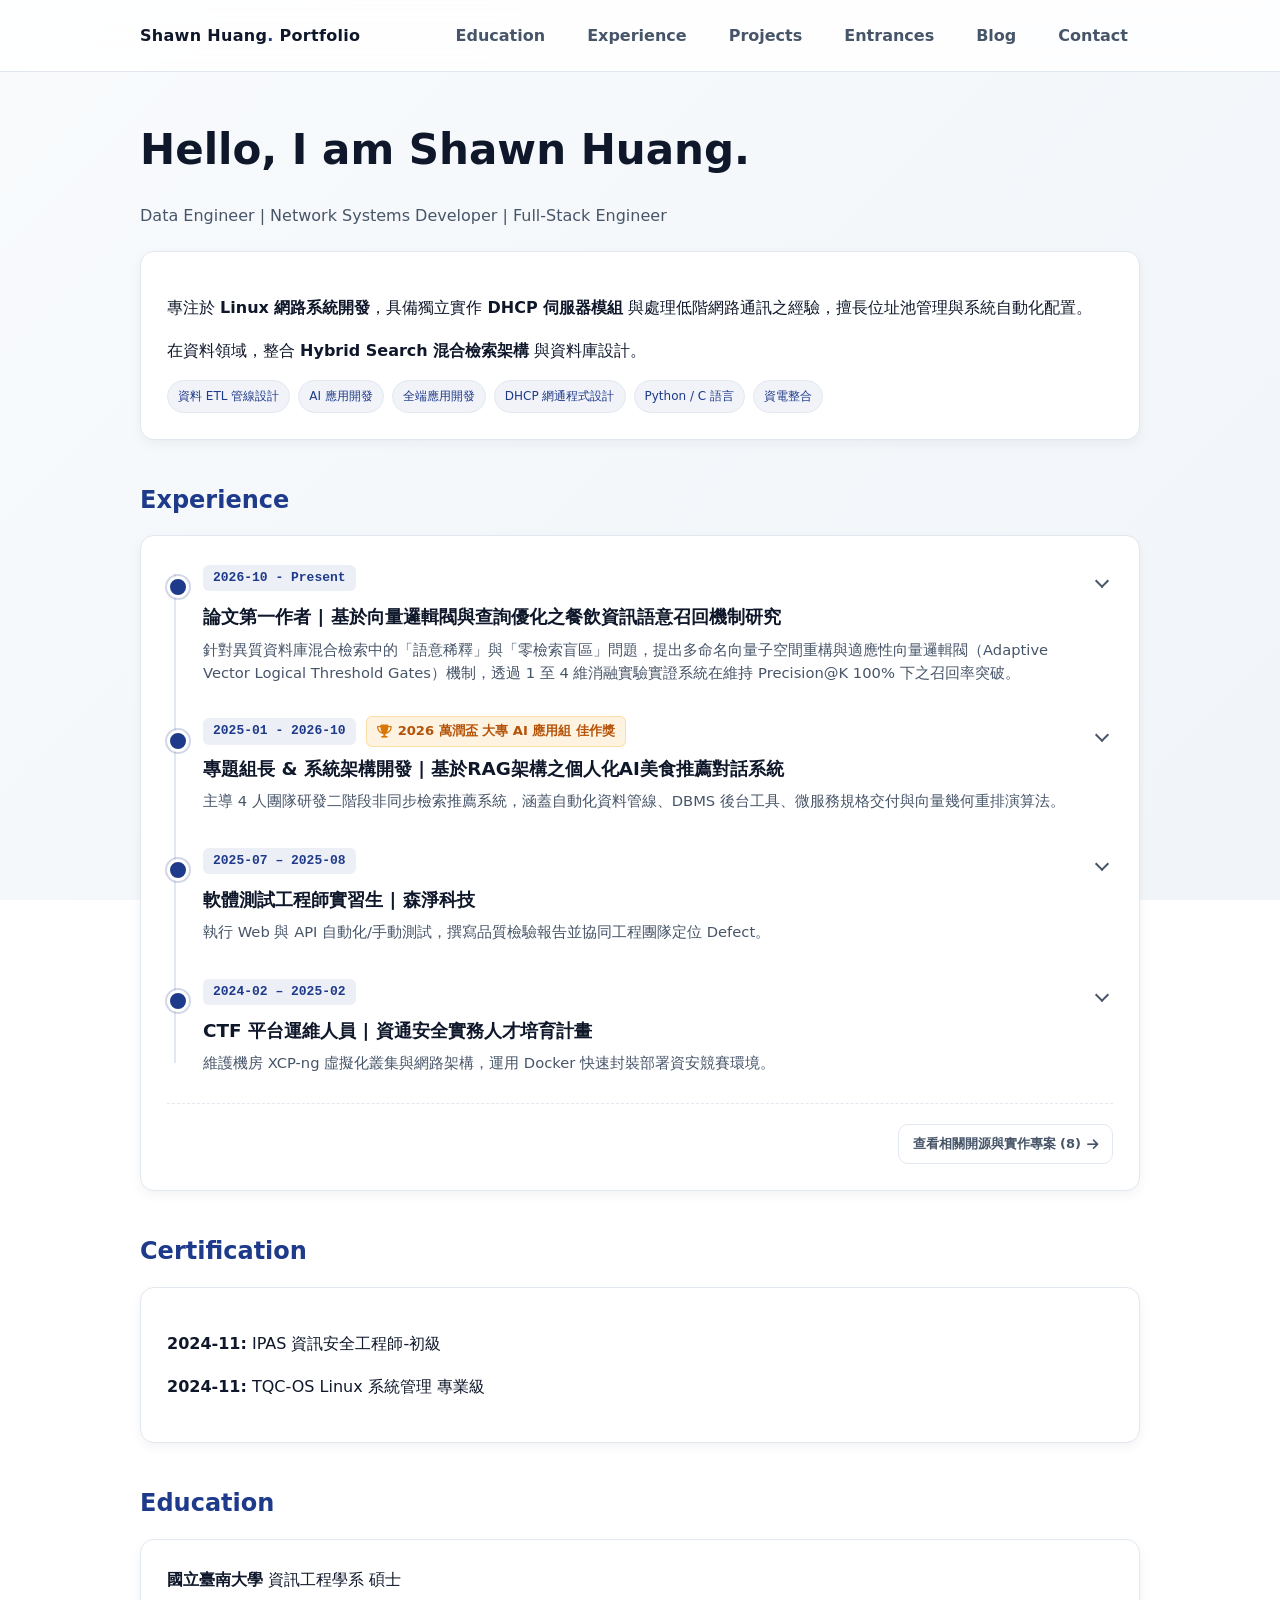
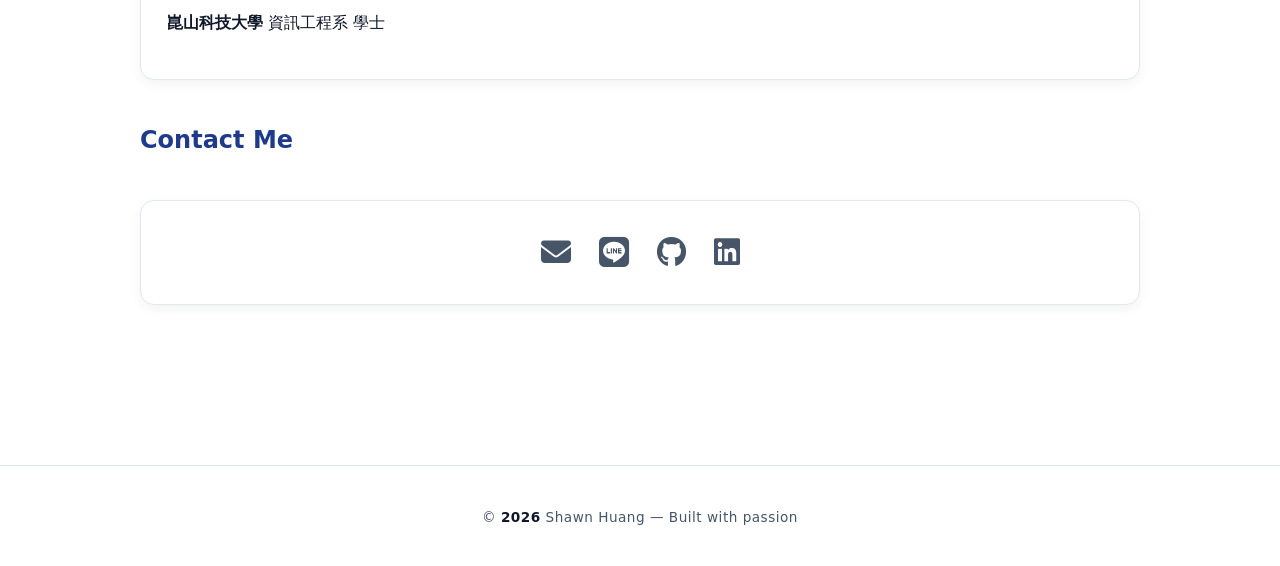
==== index.html @ 1e8d24bf "Update index.html" ====
<!doctype html>
<html lang="en">
<head>
  <meta charset="utf-8" />
  <meta name="viewport" content="width=device-width, initial-scale=1" />
  <title>Shawn Huang | Portfolio</title>
  <link rel="stylesheet" href="https://cdnjs.cloudflare.com/ajax/libs/font-awesome/6.5.0/css/all.min.css" />
  <link rel="stylesheet" href="style.css" />
</head>
<body>
  <header>
    <nav>
      <a class="brand" href="index.html">Shawn Huang<span class="dot">.</span> Portfolio</a>
      <div class="nav-links">
        <a href="#edu-heading">Education</a>
        <a href="#exp-heading">Experience</a>
        <a href="projects.html">Projects</a>
        <a href="entrances.html">Entrances</a>
        <a href="https://shawnhuang125.github.io/blog/" target="_blank">Blog</a>
        <a href="#contact-heading">Contact</a>
      </div>
    </nav>
  </header>

  <main>
    <section id="profile-heading">
      <h1>Hello, I am Shawn Huang.</h1>
      <p class="subtitle">Data Engineer | Network Systems Developer | Full-Stack Engineer</p>
      <div class="card">
        <p>
          專注於 <strong>Linux 網路系統開發</strong>，具備獨立實作 <strong>DHCP 伺服器模組</strong> 與處理低階網路通訊之經驗，擅長位址池管理與系統自動化配置。
        </p>
        <p>
          在資料領域，整合 <strong>Hybrid Search 混合檢索架構</strong> 與資料庫設計。
        </p>
        <div class="badges">
          <span class="badge">資料 ETL 管線設計</span>
          <span class="badge">AI 應用開發</span>
          <span class="badge">全端應用開發</span>
          <span class="badge">DHCP 網通程式設計</span>
          <span class="badge">Python / C 語言</span>
          <span class="badge">資電整合</span>
        </div>
      </div>
    </section>

    <section id="exp-heading">
      <h2>Experience</h2>
      <div class="card">
        <ul class="timeline">
          <li>
            <details class="exp-collapse">
              <summary class="exp-summary">
                <strong>2026-10 - Present</strong>
                <h3>論文第一作者 | 基於向量邏輯閥與查詢優化之餐飲資訊語意召回機制研究</h3>
                <p class="exp-brief">針對異質資料庫混合檢索中的「語意稀釋」與「零檢索盲區」問題，提出多命名向量子空間重構與適應性向量邏輯閥（Adaptive Vector Logical Threshold Gates）機制，透過 1 至 4 維消融實驗實證系統在維持 Precision@K 100% 下之召回率突破。</p>
              </summary>
              <ul class="detail-list">
                <li>▹ <strong>研究問題與架構重構 (Vector Space Refactoring)：</strong>
                  <ul>
                    <li>剖析傳統單一向量大雜燴架構（Baseline）在極端短詞與複合條件查詢下的 <strong>語意塌陷（Semantic Collapse）</strong> 與特徵互相稀釋問題。</li>
                    <li>將 <strong>Qdrant</strong> 向量集合重構為多命名向量子空間（Named Vectors），拆解為二維屬性欄位（菜系、食物類型、口味風格、設施與服務標籤）與一維全域通道，實現維度級別的特徵隔離。</li>
                  </ul>
                </li>
                <li>▹ <strong>端到端意圖解析與邏輯閥機制 (LLM Intent Parsing & Threshold Gates)：</strong>
                  <ul>
                    <li>採用微調後之 <strong>Qwen 2.5</strong> 模型實作端到端意圖辨識與槽位抽取（Slot Filling），將自然語言需求轉換為高維度結構化邏輯樹與 MCP Tool 動態權重參數。</li>
                    <li>依據 <strong>BGE-M3</strong> 嵌入模型之 Loss Score 特性，設計嚴格 <strong>適應性向量邏輯閥（Cosine Similarity &ge; 0.65）</strong> 作為硬邏輯閘，精準攔截 0.50～0.60 區間之跨領域背景雜訊（如不同菜系標籤交叉污染）。</li>
                  </ul>
                </li>
                <li>▹ <strong>混合檢索管線與實驗環境建置 (Hybrid RAG & Experimental Setup)：</strong>
                  <ul>
                    <li>整合 <strong>Python 3.12.8 (FastAPI / Uvicorn)</strong>、<strong>aiomysql</strong> 與 <strong>Docker-Compose</strong>，構建「先剛性過濾（地理半徑、集合交集營業時間）、後多路語意召回」之非同步微服務架構。</li>
                    <li>設計遞進式消融實驗（Ablation Study），涵蓋單一特徵極端短詞集（SC-01～SC-06）與 2 至 4 維複合邏輯約束集（TC-01～TC-06），以召回筆數（Candidate Hits）與餘弦相似度分數進行系統性量化評估。</li>
                  </ul>
                </li>
                <li>▹ <strong>實證成果與學術貢獻 (Empirical Results & Contributions)：</strong>
                  <ul>
                    <li><strong>語意相似度校正與盲區修復：</strong> 核心短詞最高餘弦相似度自 Baseline 的 0.60～0.70 提升至 <strong>0.82～0.88</strong>；成功修復零檢索癱瘓（如單詞「飯」自 0 筆提升至 156 筆、「麵」自 1 筆提升至 161 筆，2～4 維複合查詢亦穩定維持充足候選集）。</li>
                    <li><strong>高純淨度檢索保證：</strong> 在全數單維與多維測試項目中，單題準確率（<strong>Precision@K</strong>）均維持 <strong>100.0%</strong>，為異質資料庫多路召回與向量邏輯閘設定提供具體工程設計指引。</li>
                  </ul>
                </li>
              </ul>
            </details>
          </li>

          <li>
            <details class="exp-collapse">
              <summary class="exp-summary">
                <div style="display: flex; align-items: center; flex-wrap: wrap; gap: 10px; margin-bottom: 6px;">
                  <strong style="margin: 0;">2025-01 - 2026-10</strong>
                  <div class="award-tag">
                    <i class="fas fa-trophy" style="color: #d97706;"></i> 2026 萬潤盃 大專 AI 應用組 佳作獎
                  </div>
                </div>
                <h3>專題組長 & 系統架構開發 | 基於RAG架構之個人化AI美食推薦對話系統</h3>
                <p class="exp-brief">主導 4 人團隊研發二階段非同步檢索推薦系統，涵蓋自動化資料管線、DBMS 後台工具、微服務規格交付與向量幾何重排演算法。</p>
              </summary>
              <ul class="detail-list">
                <li>▹ <strong>團隊領導與協調 (Leadership)：</strong>
                  <ul>
                    <li>擔任專案組長領導 <strong>4</strong> 人開發團隊。</li>
                    <li>透過 Google Sheets 進行開發規格文件制定格式與撰寫，專題開發會議管理，開發職責管理。</li>
                    <li>透過 Github與Git 進行發行版本控管。</li>
                  </ul>
                </li>
                <li>▹ <strong>經費與空間爭取 (Acquisition)：</strong>
                  <ul>
                    <li>代表團隊與指導教授商榷並成功獲取實驗室獨立研究空間。</li>
                    <li>獲取兩張 <strong>RTX 4060 Ti 16GB</strong> 專業顯卡，共價值 <strong>32,000 $NT</strong> 之 AI 運算資源採購許可。</li>
                  </ul>
                </li>
                <li>▹ <strong>基礎設施與工作站運維 (Infrastructure)：</strong>
                  <ul>
                    <li>規劃並佈署實驗室本地網路環境 (Local Network)。</li>
                    <li>負責 <strong>AI 推論工作站</strong> 的硬體建置、軟體環境配置（如驅動與推論框架）與後續運維。</li>
                    <li>建置並提供 <strong>資料庫工作站</strong>，負責 RDBMS 與向量資料庫之儲存環境優化與維護。</li>
                  </ul>
                </li>
                <li>▹ <strong>資料管線建置 (Data Pipeline)：</strong>
                  <ul>
                    <li>利用 GCP API 實作自動化數據蒐集管線。</li>
                    <li>自主開發自動化管線，完整涵蓋店家資料之 <strong>新增 (Create)</strong>、<strong>刪除 (Delete)</strong>、<strong>編輯 (Edit)</strong> 與 <strong>即時更新 (Update)</strong>。</li>
                    <li>實作高效能資料清洗與格式標準化，確保資料庫內容之準確性與一致性。</li>
                  </ul>
                </li>
                <li>▹ <strong>內部平台與標記系統 (Internal Tooling & Platform)：</strong>
                  <ul>
                    <li>獨立研發 <strong>客製化資料庫管理後台 (DBMS Console)</strong>，整合批次指派、進度儀表板、GIS 地圖視覺化與 RBAC 權限管理模組。</li>
                    <li>開發專用 <strong>Python 桌面端標記輔助工具 (GUI App)</strong>，建立人機協同 (Human-in-the-loop) 標記流程，加速非結構化評論之語意屬性與特徵錄入。</li>
                    <li>制定標準化資料驗收與品管機制，成功驅動團隊高效率完成數千筆高精準度 Ground Truth 資料集入庫。</li>
                  </ul>
                </li>
                <li>▹ <strong>系統交付與架構白皮書 (System Delivery & Technical Documentation)：</strong>
                  <ul>
                    <li>主導統籌近 <strong>300 頁</strong> 之工業級《系統架構技術交付白皮書》（獲大專院校圖書館正式永久典藏）。</li>
                    <li><strong>完整架構拓撲與多子系統解耦：</strong> 系統化定義 Android 介面、中樞網關 (API Gateway)、智慧 Agent (MCP)、混合檢索與業務資料庫等 5 大子系統架構圖與端到端通訊協定規範。</li>
                    <li><strong>演算法工程與流程圖抽象化：</strong> 拒絕無效貼碼，將核心營業時間字串過濾、多維向量召回、狀態機與非同步兩階段預抓取等關鍵邏輯完整抽象為嚴密之模組流程圖。</li>
                    <li><strong>全生命週期規格落地：</strong> 詳載實體 RDBMS Schema、Qdrant 多維度向量 Payload、自定義標記日誌、Logic Tree 語法樹規約與邊緣工作站算力價購選型論證，建立高可維護性與可重現之企業級交付標準。</li>
                  </ul>
                </li>
                <li>▹ <strong>混合式檢索與重排系統架構 (Hybrid Search & RAG System)：</strong>
                  <ul>
                    <li><strong>二階段檢索管線架構 (Two-Stage Pipeline)：</strong>
                      以 Python 3.12 (FastAPI/ASGI) 與 Docker-Compose 構建高效非同步微服務；設計「先過濾後檢索 (Filtering then Retrieval)」架構，以 <strong>aiomysql</strong> 進行 RDBMS 剛性條件預篩選（時空距離、營業狀態、設施），大幅收斂檢索空間並提升 99% 以上之計算吞吐量。
                    </li>
                    <li><strong>多通路語意召回與多維向量解耦 (Multi-path Vector Retrieval)：</strong>
                      採用 <strong>BGE-M3</strong> 嵌入模型與 <strong>Qdrant</strong> 向量資料庫，將菜系、食物品類、口味與服務標籤拆解為獨立二維特徵向量陣列，杜絕單一字串查詢引起的注意力稀釋（Attention Dilution）與語意空間塌陷；導入靜態門檻（0.68）實施軟性局部屏蔽（Soft Masking），徹底過濾底噪語意污染。
                    </li>
                    <li><strong>非線性對數流形幾何精排演算法 (Geometric Aggregation Ranking)：</strong>
                      設計雙層門控分流（Dual-stage Gating），結合 Haversine 距離非線性倒數阻尼函數、Google 評分、評論人氣（對數縮放）與語意相似度；將多維特徵矩陣映射至對數流形（Log-space），以加權幾何聚合演算法（Weighted Geometric Mean）實現乘法相依排序，徹底根絕極端單項缺失店家的惡性墊檔。
                    </li>
                    <li><strong>高可用分頁與會話狀態快取 (Session & Caching Mechanism)：</strong>
                      架構全量候選池快取策略，整合 <strong>Redis</strong> 建立 `search_ssid` 分頁機制與診斷說明旗標（`is_fallback`、`ai_behavior_hint`），有效降低 80% 以上重複向量推論負載，提供下游 LLM 高信心度之上下文摘要與防幻覺指引。
                    </li>
                  </ul>
                </li>
              </ul>
            </details>
          </li>

          <li>
            <details class="exp-collapse">
              <summary class="exp-summary">
                <strong>2025-07 – 2025-08</strong>
                <h3>軟體測試工程師實習生 | 森淨科技</h3>
                <p class="exp-brief">執行 Web 與 API 自動化/手動測試，撰寫品質檢驗報告並協同工程團隊定位 Defect。</p>
              </summary>
              <ul class="detail-list">
                <li>▹ 執行 Web 功能測試與 API 測試 (Postman)。</li>
                <li>▹ 撰寫測試計畫與測試報告並協助開發團隊重現 Bug。</li>
              </ul>
            </details>
          </li>

          <li>
            <details class="exp-collapse">
              <summary class="exp-summary">
                <strong>2024-02 – 2025-02</strong>
                <h3>CTF 平台運維人員 | 資通安全實務人才培育計畫</h3>
                <p class="exp-brief">維護機房 XCP-ng 虛擬化叢集與網路架構，運用 Docker 快速封裝部署資安競賽環境。</p>
              </summary>
              <ul class="detail-list">
                <li>▹ <strong>虛擬化管理 (XCP-ng)：</strong>管理機房 VM 叢集，執行資源調度與備份。</li>
                <li>▹ <strong>基礎設施維運：</strong>負責機房伺服器硬體維護與網路設定。</li>
                <li>▹ <strong>容器化部署：</strong>結合 Docker 技術快速部署資安競賽題目。</li>
              </ul>
            </details>
          </li>
        </ul>

        <div style="margin-top: 28px; padding-top: 20px; border-top: 1px dashed var(--border); text-align: right;">
          <a href="projects.html" class="btn btn-outline">
            查看相關開源與實作專案 (8) <i class="fas fa-arrow-right"></i>
          </a>
        </div>
      </div>
    </section>

    <section id="cert-heading">
      <h2>Certification</h2>
      <div class="card">
        <p><strong>2024-11:</strong> IPAS 資訊安全工程師-初級</p>
        <p><strong>2024-11:</strong> TQC-OS Linux 系統管理 專業級</p>
      </div>
    </section>

    <section id="edu-heading">
      <h2>Education</h2>
      <div class="card">
        <p style="margin: 0 0 10px 0;"><strong>國立臺南大學</strong> 資訊工程學系 碩士</p>
        <p><strong>崑山科技大學</strong> 資訊工程系 學士</p>
      </div>
    </section>

    <section id="contact-heading">
      <h2>Contact Me</h2>
      <div class="card social">
        <a href="mailto:s0909799081@gmail.com"><i class="fas fa-envelope"></i></a>
        <a href="line-qrcode.html" title="Add me on LINE"><i class="fab fa-line"></i></a>
        <a href="https://github.com/shawnhuang125" target="_blank"><i class="fab fa-github"></i></a>
        <a href="https://www.linkedin.com/in/luchia-huang-a9ba88381/" target="_blank"><i class="fab fa-linkedin"></i></a>
      </div>
    </section>
  </main>

  <footer>
    <p class="footer-text">
      © <span id="year"></span> Shawn Huang — Built with passion
    </p>
  </footer>

  <script src="script.js"></script>
</body>
</html>
---- style.css ----
/* ===== Design Tokens (沉穩海軍深藍主題) ===== */
:root {
  --bg: #f8fafc;          /* 柔和霧面白底 */
  --fg: #0f172a;          /* 深 Slate 灰黑，對比清晰 */
  --muted: #475569;       /* 內文與次要說明文字灰 */
  --card: #ffffff;        /* 純白卡片背景 */
  --border: #e2e8f0;      /* 柔和淺灰邊框 */
  --shadow: 0 4px 12px rgba(15, 23, 42, 0.05); /* 自然柔光陰影 */
  --primary: #1e3a8a;     /* 經典海軍深藍 (Navy Deep Blue) */
  --primary-hover: #172554;/* 更深一層的沉穩深藍 (Hover 專用) */
  --primary-light: #2563eb;/* 互動細微點綴藍 */
  --ring: 0 0 0 3px rgba(30, 58, 138, 0.18);
  --radius: 14px;
  --grad-1: linear-gradient(135deg, #f8fafc 0%, #f1f5f9 100%);
}

/* ===== Base ===== */
* { box-sizing: border-box; }
html { scroll-behavior: smooth; }
body {
  min-height: 100vh; /* 改用 min-height，讓 body 隨內容無限延伸，sticky 才不會在一個螢幕高度後失效 */
  margin: 0;
  font: 16px/1.7 ui-sans-serif, system-ui, -apple-system, "Segoe UI", Roboto, Arial, "Noto Sans", "PingFang TC", "Microsoft JhengHei", sans-serif;
  color: var(--fg);
  background: var(--grad-1) fixed;
}
a { color: inherit; text-decoration: none; }

/* ===== Header / Nav ===== */
header {
  position: sticky; top: 0; z-index: 20;
  backdrop-filter: saturate(180%) blur(12px);
  -webkit-backdrop-filter: saturate(180%) blur(12px);
  background: rgba(255, 255, 255, 0.85);
  border-bottom: 1px solid var(--border);
}
nav {
  max-width: 1040px; margin: 0 auto; padding: 14px 20px;
  display: flex; align-items: center; justify-content: space-between; gap: 12px;
}
.brand {
  display: inline-block; font-weight: 800; letter-spacing: .3px; color: var(--fg);
  transition: transform .25s ease, text-shadow .25s ease;
}
.brand .dot { color: var(--primary); }
.brand:hover { transform: translateY(-1px); color: var(--primary); }
.nav-links { display: flex; gap: 18px; align-items: center; }
.nav-links a {
  padding: 8px 12px; border-radius: 10px; transition: all .25s ease;
  color: var(--muted); font-weight: 600;
}
.nav-links a:hover { color: var(--primary); background: rgba(30, 58, 138, 0.08); transform: translateY(-2px); }

/* ===== Layout & Sections ===== */
main { max-width: 1040px; margin: 42px auto; padding: 0 20px 60px; }
section { margin: 40px 0; }
h1 { font-size: clamp(28px, 4vw, 42px); margin: 0 0 6px; color: var(--fg); }
h2 { color: var(--primary); margin-bottom: 15px; }
.subtitle { color: var(--muted); margin-bottom: 22px; }

/* ===== Cards (互動式白底卡片) ===== */
.card {
  background: var(--card); border: 1px solid var(--border); border-radius: var(--radius);
  box-shadow: var(--shadow); padding: 26px; transition: all 0.3s ease;
}
.card:hover { 
  transform: translateY(-2px); 
  border-color: rgba(30, 58, 138, 0.3); 
  box-shadow: 0 12px 28px rgba(15, 23, 42, 0.06); 
}

/* ===== Timeline ===== */
.timeline { list-style: none; padding: 0; margin: 0; position: relative; }
.timeline::before { 
  content: ''; position: absolute; left: 7px; top: 12px; bottom: 12px; width: 2px; 
  background: var(--border); 
}
.timeline > li { position: relative; padding-left: 36px; margin-bottom: 32px; }
.timeline > li:last-child { margin-bottom: 0; }
.timeline > li::before { 
  content: ''; position: absolute; left: 0; top: 14px; width: 16px; height: 16px; 
  border-radius: 50%; background: var(--primary); border: 3px solid var(--card); z-index: 1;
  box-shadow: 0 0 0 2px rgba(30, 58, 138, 0.2);
}

/* ===== Experience Collapsible (<details> & <summary>) ===== */
.exp-collapse {
  background: transparent;
  border-radius: 10px;
  transition: all 0.25s ease;
}

/* 點擊標題區塊 */
.exp-summary {
  cursor: pointer;
  list-style: none;
  position: relative;
  user-select: none;
  padding-right: 32px;
  outline: none;
}
.exp-summary::-webkit-details-marker { display: none; }
.exp-summary::marker { display: none; }

/* 日期 Badge */
.exp-summary strong {
  display: inline-block;
  color: var(--primary);
  font-family: monospace;
  font-size: 13px;
  margin-bottom: 6px;
  padding: 2px 10px;
  background: rgba(30, 58, 138, 0.08);
  border-radius: 6px;
  font-weight: 700;
}

/* 職稱與公司標題 */
.exp-summary h3 {
  margin: 4px 0 6px 0;
  font-size: 1.15rem;
  color: var(--fg);
  transition: color 0.2s ease;
}
.exp-summary:hover h3 {
  color: var(--primary);
}

/* 榮譽/獲獎標籤 */
.award-tag {
  display: inline-flex;
  align-items: center;
  gap: 6px;
  margin: 0; /* 改為 0，與時間戳並排時高度才會完全齊平 */
  padding: 3px 10px;
  font-size: 0.82rem;
  font-weight: 700;
  color: #b45309;
  background: rgba(245, 158, 11, 0.12);
  border: 1px solid rgba(245, 158, 11, 0.25);
  border-radius: 6px;
}

/* 簡短概述文字 */
.exp-brief {
  margin: 4px 0 0 0;
  font-size: 0.92rem;
  color: var(--muted);
  line-height: 1.55;
}

/* 質感展開箭頭 (Chevron) */
.exp-summary::after {
  content: '';
  position: absolute;
  right: 6px;
  top: 14px;
  width: 8px;
  height: 8px;
  border-right: 2px solid var(--muted);
  border-bottom: 2px solid var(--muted);
  transform: rotate(45deg);
  transition: transform 0.25s ease, border-color 0.2s ease;
}
.exp-summary:hover::after {
  border-color: var(--primary);
}
details.exp-collapse[open] > .exp-summary::after {
  transform: rotate(-135deg);
  top: 18px;
  border-color: var(--primary);
}

/* 經歷詳細清單展開容器 */
.detail-list {
  list-style: none;
  padding: 16px 0 0 4px;
  margin: 12px 0 0 0;
  border-top: 1px dashed var(--border);
}

/* 展開動畫 */
details.exp-collapse[open] .detail-list {
  animation: expFadeIn 0.3s cubic-bezier(0.16, 1, 0.3, 1);
}

@keyframes expFadeIn {
  from { opacity: 0; transform: translateY(-6px); }
  to { opacity: 1; transform: translateY(0); }
}

/* 詳細內容清單項目 */
.detail-list > li {
  font-size: 0.95rem;
  color: var(--muted);
  margin-bottom: 16px;
  line-height: 1.65;
}
.detail-list > li:last-child {
  margin-bottom: 4px;
}
.detail-list strong {
  color: var(--fg);
}

/* 子清單（巢狀 <ul>）美化 */
.detail-list ul {
  list-style: disc;
  margin: 6px 0 0 20px;
  padding: 0;
}
.detail-list ul li {
  font-size: 0.92rem;
  color: var(--muted);
  margin-bottom: 6px;
  line-height: 1.6;
}

/* ===== Projects Grid ===== */
.projects-grid {
  display: grid;
  grid-template-columns: repeat(2, minmax(0, 1fr)); 
  gap: 24px;
  width: 100%; 
  margin: 0 auto;
}
.project-card {
  width: 100% !important; 
  height: 250px !important;  
  display: flex;
  flex-direction: column;
  justify-content: space-between;
  background: var(--card);
  border: 1px solid var(--border);
  border-radius: var(--radius);
  padding: 24px;
  transition: all 0.3s ease;
  box-sizing: border-box;
}
@media (max-width: 768px) {
  .projects-grid { grid-template-columns: 1fr; }
}
.project-card:hover { 
  border-color: rgba(30, 58, 138, 0.4); 
  border-top-color: var(--primary); 
  box-shadow: 0 16px 30px rgba(30, 58, 138, 0.08);
}
.project-card h3 { 
  margin: 0 0 10px 0; 
  color: var(--fg); 
  font-size: 1.3rem; 
}
.project-card:hover h3 { color: var(--primary); }
.project-card .meta-text { 
  font-family: monospace; 
  font-size: 13px; color: var(--primary); 
  margin-bottom: 12px; opacity: 0.9; 
}
.project-card .description {
  flex-grow: 1;
  overflow: hidden;
  text-overflow: ellipsis;
  color: var(--muted);
}

/* ===== Pagination Controls ===== */
.pagination-controls {
  display: flex;
  align-items: center;
  justify-content: center;
  gap: 20px;
  margin-top: 32px;
}
.pag-btn {
  background: var(--card); border: 1px solid var(--border); color: var(--primary);
  width: 44px; height: 44px; border-radius: 50%; cursor: pointer;
  display: flex; align-items: center; justify-content: center; transition: all 0.25s ease;
  box-shadow: var(--shadow);
}
.pag-btn:hover { background: var(--primary); color: #ffffff; border-color: var(--primary); transform: scale(1.1); }
#page-number { font-family: monospace; font-weight: bold; min-width: 80px; text-align: center; color: var(--muted); }

/* ===== Components ===== */
.badges { display: flex; gap: 8px; flex-wrap: wrap; margin-top: 12px; }
.badge { 
  padding: 5px 10px; border-radius: 999px; font-size: 12px; border: 1px solid var(--border); 
  color: var(--primary); background: rgba(30, 58, 138, 0.06); cursor: pointer; transition: all 0.3s;
  font-weight: 500;
}
.badge:hover { background: var(--primary); color: #ffffff; border-color: transparent; transform: translateY(-2px); }

.project-links {
  margin-top: auto;
  display: flex;
  gap: 10px;
  flex-wrap: wrap;
}
.btn {
  padding: 8px 14px;
  border-radius: 10px;
  font-weight: 600;
  font-size: 13px;
  transition: 0.3s;
  display: inline-flex;
  align-items: center;
  gap: 6px;
  white-space: nowrap;
}
.btn-primary {
  background: var(--primary);
  color: #ffffff;
  border: 1px solid var(--primary);
}
.btn-primary:hover { 
  background: var(--primary-hover); 
  border-color: var(--primary-hover); 
  transform: translateY(-2px); 
  box-shadow: 0 4px 10px rgba(30, 58, 138, 0.25); 
}
.btn-outline {
  border: 1px solid var(--border);
  color: var(--muted);
  background: #ffffff;
}
.btn-outline:hover {
  border-color: var(--primary);
  color: var(--primary);
  background: rgba(30, 58, 138, 0.05);
  transform: translateY(-2px);
}

/* ===== Social / Contact ===== */
.social {
  display: flex;
  justify-content: center;
  gap: 28px;
  margin-top: 40px;
}
.social a {
  font-size: 30px;
  color: var(--muted);
  transition: all 0.25s ease;
}
.social a:hover {
  color: var(--primary);
  transform: scale(1.2);
}

/* ===== Footer ===== */
footer {
  text-align: center;
  padding: 40px 20px;
  border-top: 1px solid var(--border);
  margin-top: 60px;
  background: transparent;
}
.footer-text {
  color: var(--muted);
  font-size: 0.85rem;
  letter-spacing: 0.5px;
  margin: 0;
}
#year {
  font-weight: 600;
  color: var(--fg);
}

@keyframes fadeIn {
  from { opacity: 0; transform: translateY(8px); }
  to { opacity: 1; transform: translateY(0); }
}
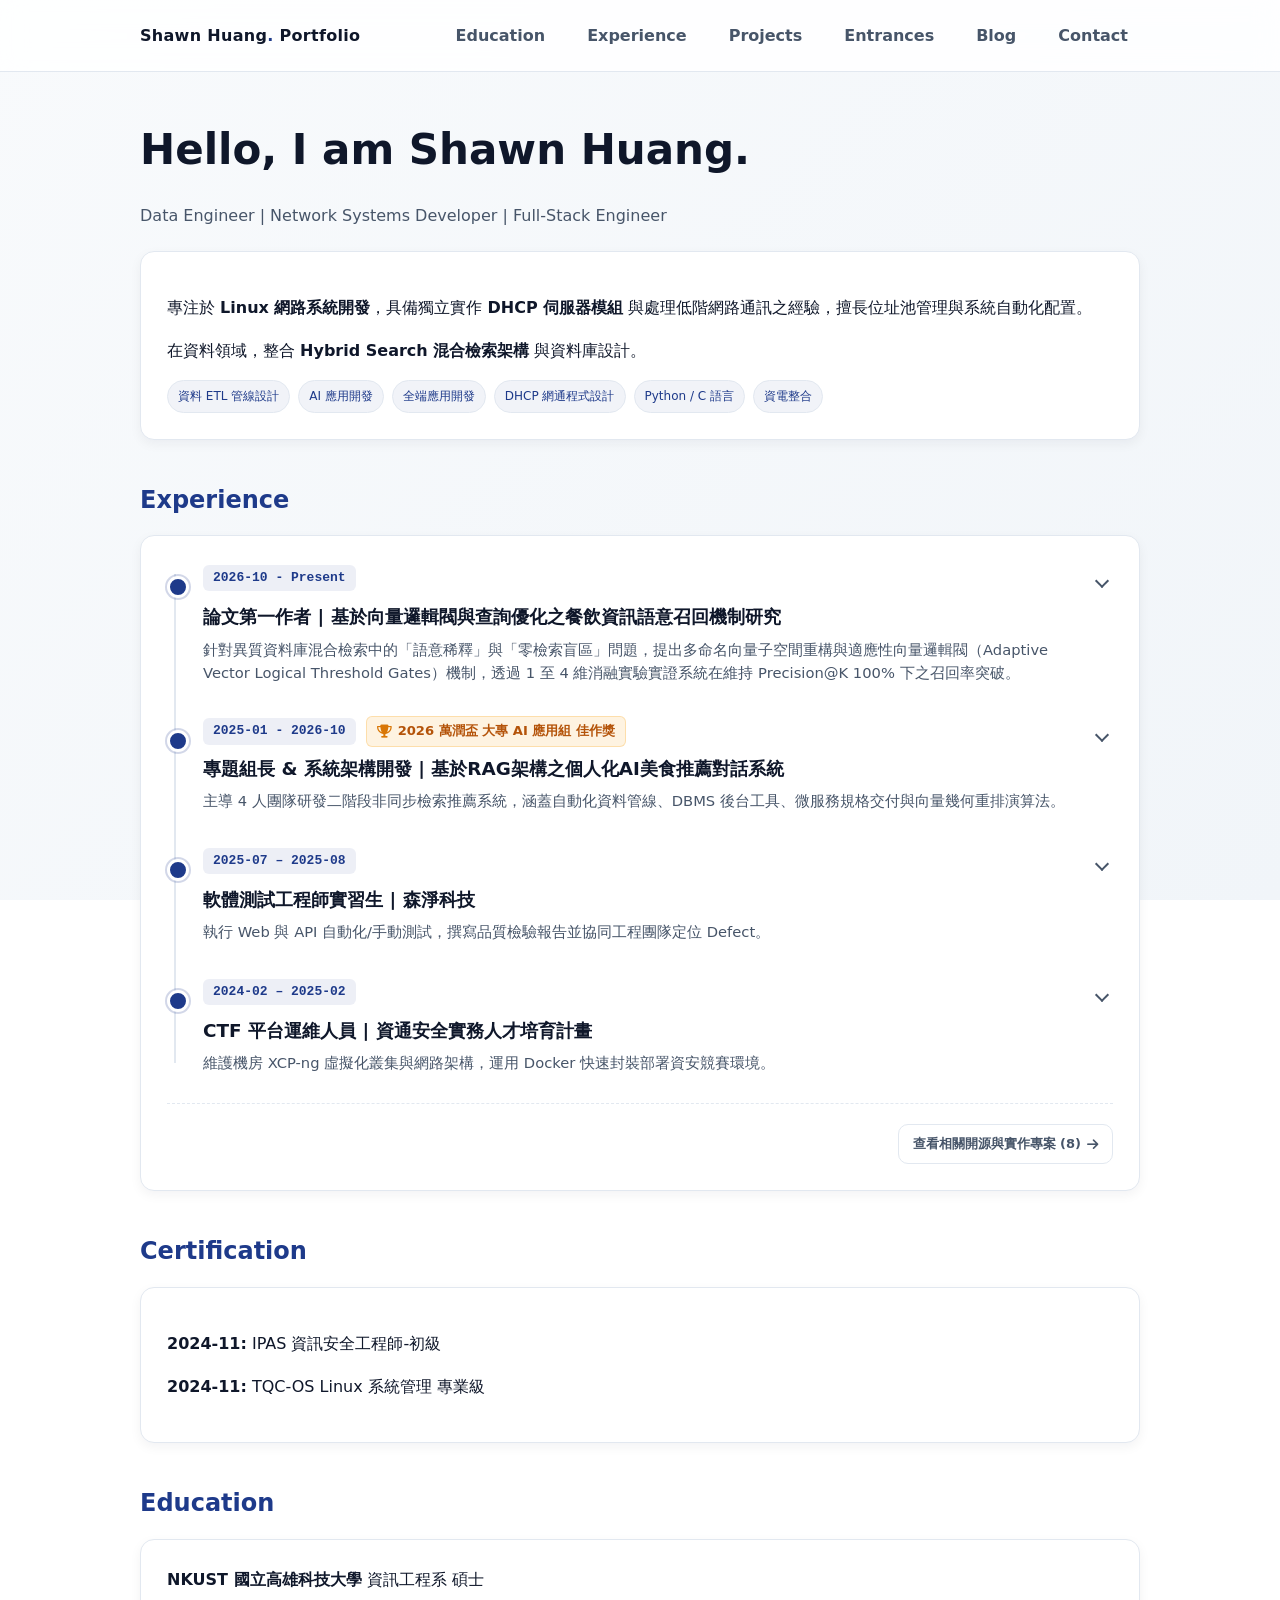
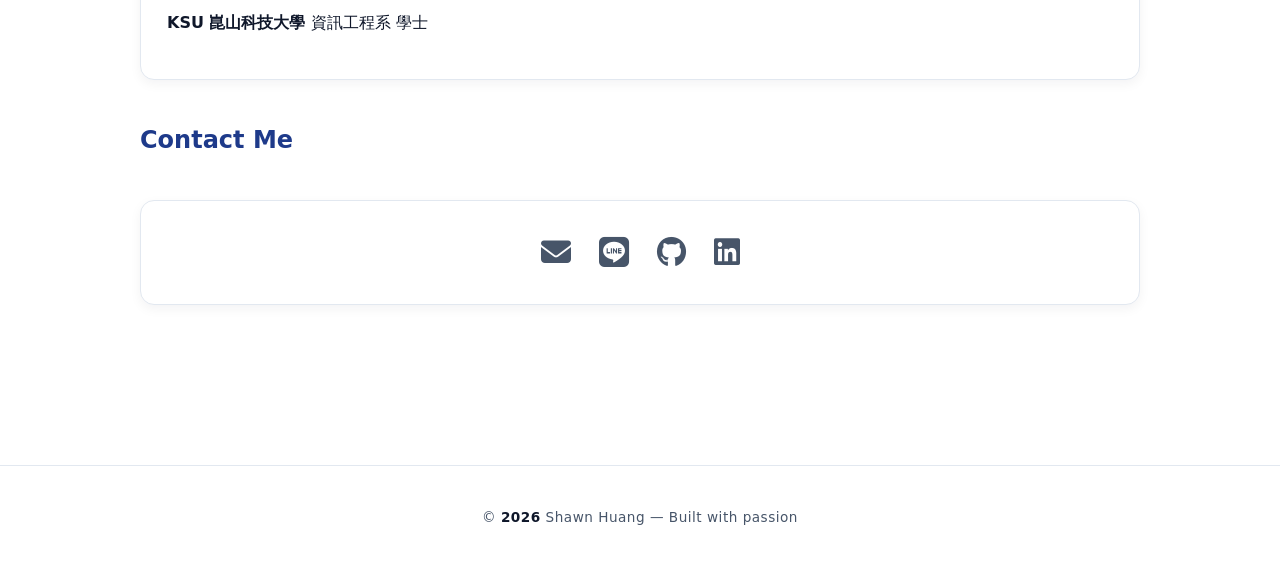
==== commit 64fefd33: "Update index.html" ====
--- a/index.html
+++ b/index.html
@@ -16,7 +16,7 @@
         <a href="#exp-heading">Experience</a>
         <a href="projects.html">Projects</a>
         <a href="entrances.html">Entrances</a>
-        <a href="https://shawnhuang125.github.io/blog/" target="_blank">Blog</a>
+        <a href="https://blog.shawnhuanglab.com/" target="_blank">Blog</a>
         <a href="#contact-heading">Contact</a>
       </div>
     </nav>
@@ -208,8 +208,8 @@
     <section id="edu-heading">
       <h2>Education</h2>
       <div class="card">
-        <p style="margin: 0 0 10px 0;"><strong>國立臺南大學</strong> 資訊工程學系 碩士</p>
-        <p><strong>崑山科技大學</strong> 資訊工程系 學士</p>
+        <p style="margin: 0 0 10px 0;"><strong>NKUST 國立高雄科技大學</strong> 資訊工程系 碩士</p>
+        <p><strong>KSU 崑山科技大學</strong> 資訊工程系 學士</p>
       </div>
     </section>
 
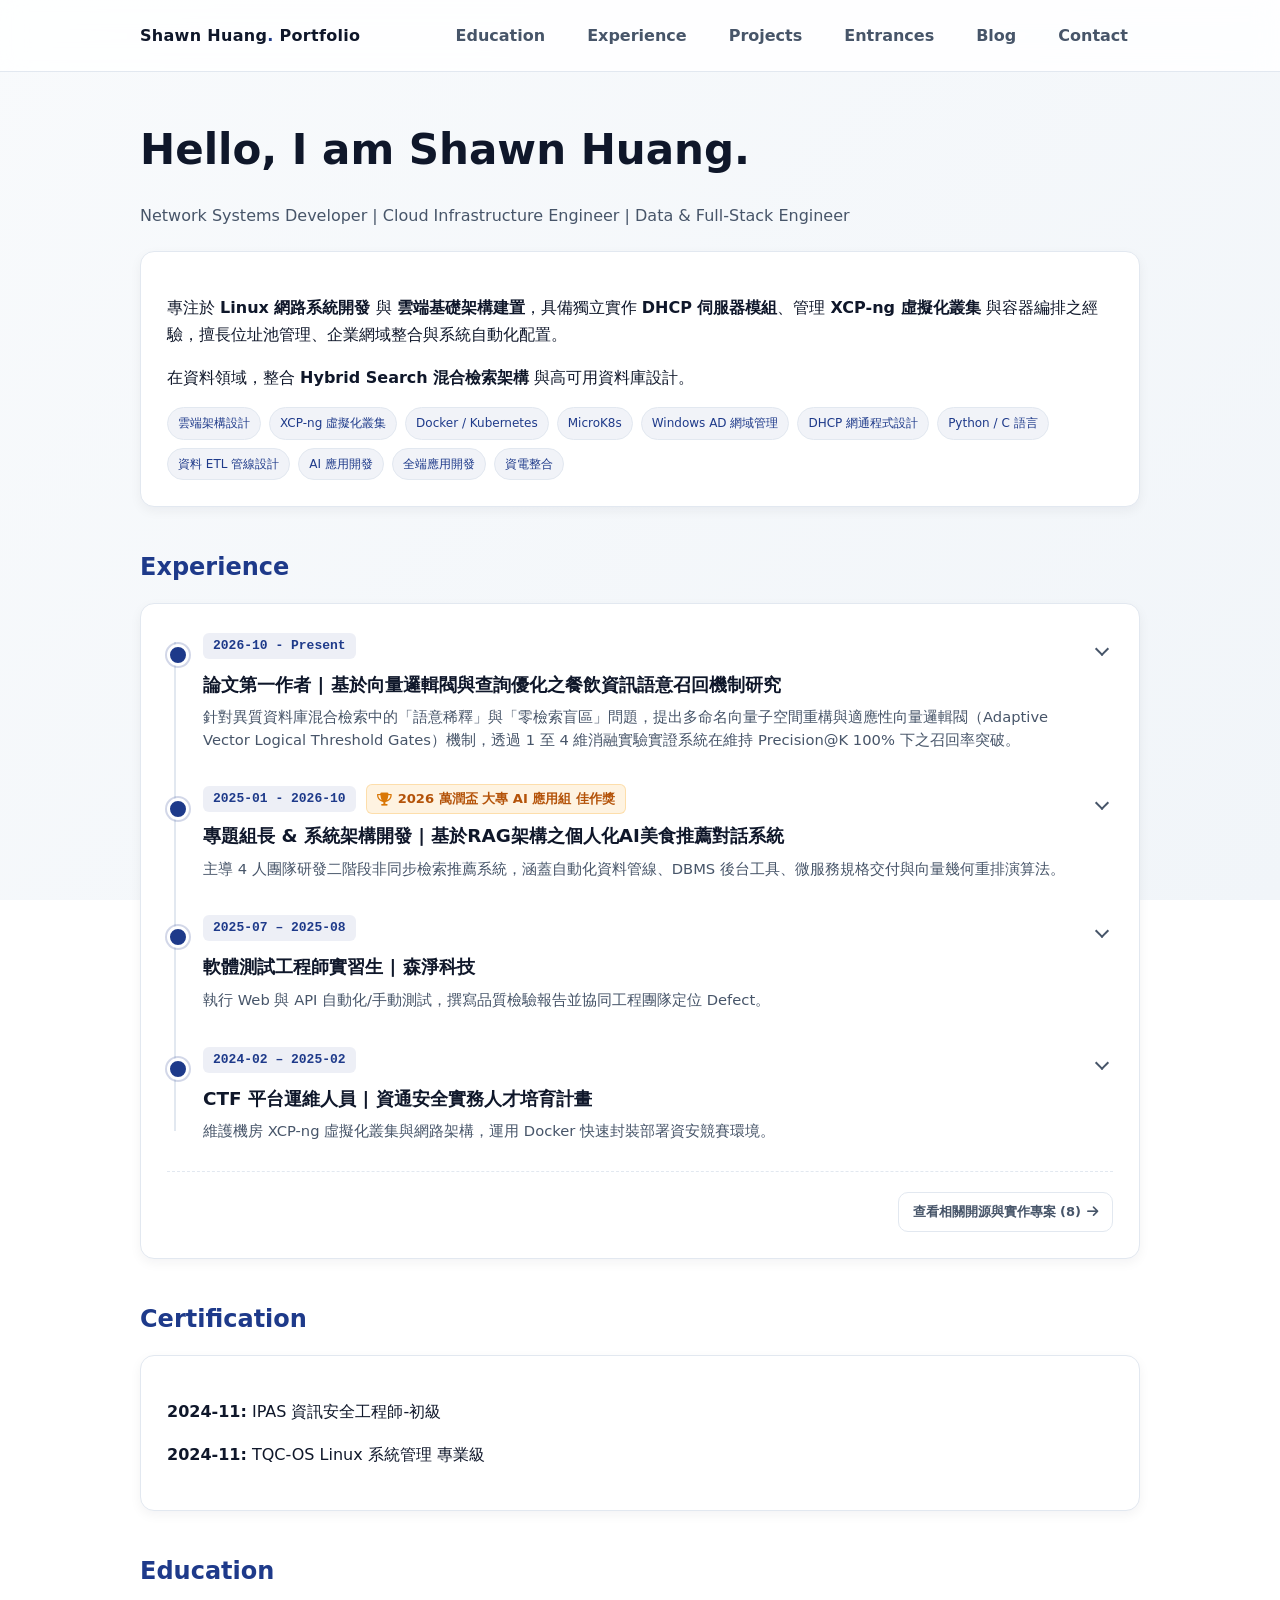
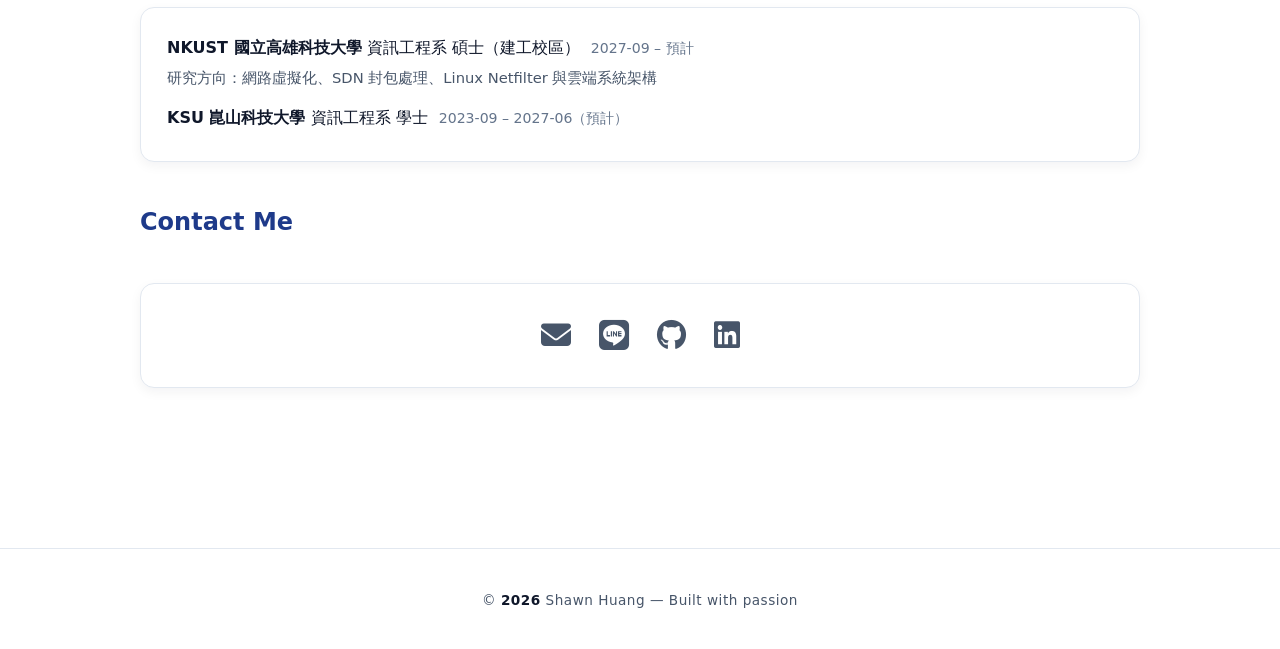
==== commit 8cd45843: "Update index.html" ====
--- a/index.html
+++ b/index.html
@@ -25,20 +25,25 @@
   <main>
     <section id="profile-heading">
       <h1>Hello, I am Shawn Huang.</h1>
-      <p class="subtitle">Data Engineer | Network Systems Developer | Full-Stack Engineer</p>
+      <p class="subtitle">Network Systems Developer | Cloud Infrastructure Engineer | Data &amp; Full-Stack Engineer</p>
       <div class="card">
         <p>
-          專注於 <strong>Linux 網路系統開發</strong>，具備獨立實作 <strong>DHCP 伺服器模組</strong> 與處理低階網路通訊之經驗，擅長位址池管理與系統自動化配置。
+          專注於 <strong>Linux 網路系統開發</strong> 與 <strong>雲端基礎架構建置</strong>，具備獨立實作 <strong>DHCP 伺服器模組</strong>、管理 <strong>XCP-ng 虛擬化叢集</strong> 與容器編排之經驗，擅長位址池管理、企業網域整合與系統自動化配置。
         </p>
         <p>
-          在資料領域，整合 <strong>Hybrid Search 混合檢索架構</strong> 與資料庫設計。
+          在資料領域，整合 <strong>Hybrid Search 混合檢索架構</strong> 與高可用資料庫設計。
         </p>
         <div class="badges">
+          <span class="badge">雲端架構設計</span>
+          <span class="badge">XCP-ng 虛擬化叢集</span>
+          <span class="badge">Docker / Kubernetes</span>
+          <span class="badge">MicroK8s</span>
+          <span class="badge">Windows AD 網域管理</span>
+          <span class="badge">DHCP 網通程式設計</span>
+          <span class="badge">Python / C 語言</span>
           <span class="badge">資料 ETL 管線設計</span>
           <span class="badge">AI 應用開發</span>
           <span class="badge">全端應用開發</span>
-          <span class="badge">DHCP 網通程式設計</span>
-          <span class="badge">Python / C 語言</span>
           <span class="badge">資電整合</span>
         </div>
       </div>
@@ -62,19 +67,19 @@
                     <li>將 <strong>Qdrant</strong> 向量集合重構為多命名向量子空間（Named Vectors），拆解為二維屬性欄位（菜系、食物類型、口味風格、設施與服務標籤）與一維全域通道，實現維度級別的特徵隔離。</li>
                   </ul>
                 </li>
-                <li>▹ <strong>端到端意圖解析與邏輯閥機制 (LLM Intent Parsing & Threshold Gates)：</strong>
+                <li>▹ <strong>端到端意圖解析與邏輯閥機制 (LLM Intent Parsing &amp; Threshold Gates)：</strong>
                   <ul>
                     <li>採用微調後之 <strong>Qwen 2.5</strong> 模型實作端到端意圖辨識與槽位抽取（Slot Filling），將自然語言需求轉換為高維度結構化邏輯樹與 MCP Tool 動態權重參數。</li>
                     <li>依據 <strong>BGE-M3</strong> 嵌入模型之 Loss Score 特性，設計嚴格 <strong>適應性向量邏輯閥（Cosine Similarity &ge; 0.65）</strong> 作為硬邏輯閘，精準攔截 0.50～0.60 區間之跨領域背景雜訊（如不同菜系標籤交叉污染）。</li>
                   </ul>
                 </li>
-                <li>▹ <strong>混合檢索管線與實驗環境建置 (Hybrid RAG & Experimental Setup)：</strong>
+                <li>▹ <strong>混合檢索管線與實驗環境建置 (Hybrid RAG &amp; Experimental Setup)：</strong>
                   <ul>
                     <li>整合 <strong>Python 3.12.8 (FastAPI / Uvicorn)</strong>、<strong>aiomysql</strong> 與 <strong>Docker-Compose</strong>，構建「先剛性過濾（地理半徑、集合交集營業時間）、後多路語意召回」之非同步微服務架構。</li>
                     <li>設計遞進式消融實驗（Ablation Study），涵蓋單一特徵極端短詞集（SC-01～SC-06）與 2 至 4 維複合邏輯約束集（TC-01～TC-06），以召回筆數（Candidate Hits）與餘弦相似度分數進行系統性量化評估。</li>
                   </ul>
                 </li>
-                <li>▹ <strong>實證成果與學術貢獻 (Empirical Results & Contributions)：</strong>
+                <li>▹ <strong>實證成果與學術貢獻 (Empirical Results &amp; Contributions)：</strong>
                   <ul>
                     <li><strong>語意相似度校正與盲區修復：</strong> 核心短詞最高餘弦相似度自 Baseline 的 0.60～0.70 提升至 <strong>0.82～0.88</strong>；成功修復零檢索癱瘓（如單詞「飯」自 0 筆提升至 156 筆、「麵」自 1 筆提升至 161 筆，2～4 維複合查詢亦穩定維持充足候選集）。</li>
                     <li><strong>高純淨度檢索保證：</strong> 在全數單維與多維測試項目中，單題準確率（<strong>Precision@K</strong>）均維持 <strong>100.0%</strong>，為異質資料庫多路召回與向量邏輯閘設定提供具體工程設計指引。</li>
@@ -93,7 +98,7 @@
                     <i class="fas fa-trophy" style="color: #d97706;"></i> 2026 萬潤盃 大專 AI 應用組 佳作獎
                   </div>
                 </div>
-                <h3>專題組長 & 系統架構開發 | 基於RAG架構之個人化AI美食推薦對話系統</h3>
+                <h3>專題組長 &amp; 系統架構開發 | 基於RAG架構之個人化AI美食推薦對話系統</h3>
                 <p class="exp-brief">主導 4 人團隊研發二階段非同步檢索推薦系統，涵蓋自動化資料管線、DBMS 後台工具、微服務規格交付與向量幾何重排演算法。</p>
               </summary>
               <ul class="detail-list">
@@ -124,14 +129,14 @@
                     <li>實作高效能資料清洗與格式標準化，確保資料庫內容之準確性與一致性。</li>
                   </ul>
                 </li>
-                <li>▹ <strong>內部平台與標記系統 (Internal Tooling & Platform)：</strong>
+                <li>▹ <strong>內部平台與標記系統 (Internal Tooling &amp; Platform)：</strong>
                   <ul>
                     <li>獨立研發 <strong>客製化資料庫管理後台 (DBMS Console)</strong>，整合批次指派、進度儀表板、GIS 地圖視覺化與 RBAC 權限管理模組。</li>
                     <li>開發專用 <strong>Python 桌面端標記輔助工具 (GUI App)</strong>，建立人機協同 (Human-in-the-loop) 標記流程，加速非結構化評論之語意屬性與特徵錄入。</li>
                     <li>制定標準化資料驗收與品管機制，成功驅動團隊高效率完成數千筆高精準度 Ground Truth 資料集入庫。</li>
                   </ul>
                 </li>
-                <li>▹ <strong>系統交付與架構白皮書 (System Delivery & Technical Documentation)：</strong>
+                <li>▹ <strong>系統交付與架構白皮書 (System Delivery &amp; Technical Documentation)：</strong>
                   <ul>
                     <li>主導統籌近 <strong>300 頁</strong> 之工業級《系統架構技術交付白皮書》（獲大專院校圖書館正式永久典藏）。</li>
                     <li><strong>完整架構拓撲與多子系統解耦：</strong> 系統化定義 Android 介面、中樞網關 (API Gateway)、智慧 Agent (MCP)、混合檢索與業務資料庫等 5 大子系統架構圖與端到端通訊協定規範。</li>
@@ -139,7 +144,7 @@
                     <li><strong>全生命週期規格落地：</strong> 詳載實體 RDBMS Schema、Qdrant 多維度向量 Payload、自定義標記日誌、Logic Tree 語法樹規約與邊緣工作站算力價購選型論證，建立高可維護性與可重現之企業級交付標準。</li>
                   </ul>
                 </li>
-                <li>▹ <strong>混合式檢索與重排系統架構 (Hybrid Search & RAG System)：</strong>
+                <li>▹ <strong>混合式檢索與重排系統架構 (Hybrid Search &amp; RAG System)：</strong>
                   <ul>
                     <li><strong>二階段檢索管線架構 (Two-Stage Pipeline)：</strong>
                       以 Python 3.12 (FastAPI/ASGI) 與 Docker-Compose 構建高效非同步微服務；設計「先過濾後檢索 (Filtering then Retrieval)」架構，以 <strong>aiomysql</strong> 進行 RDBMS 剛性條件預篩選（時空距離、營業狀態、設施），大幅收斂檢索空間並提升 99% 以上之計算吞吐量。
@@ -150,7 +155,7 @@
                     <li><strong>非線性對數流形幾何精排演算法 (Geometric Aggregation Ranking)：</strong>
                       設計雙層門控分流（Dual-stage Gating），結合 Haversine 距離非線性倒數阻尼函數、Google 評分、評論人氣（對數縮放）與語意相似度；將多維特徵矩陣映射至對數流形（Log-space），以加權幾何聚合演算法（Weighted Geometric Mean）實現乘法相依排序，徹底根絕極端單項缺失店家的惡性墊檔。
                     </li>
-                    <li><strong>高可用分頁與會話狀態快取 (Session & Caching Mechanism)：</strong>
+                    <li><strong>高可用分頁與會話狀態快取 (Session &amp; Caching Mechanism)：</strong>
                       架構全量候選池快取策略，整合 <strong>Redis</strong> 建立 `search_ssid` 分頁機制與診斷說明旗標（`is_fallback`、`ai_behavior_hint`），有效降低 80% 以上重複向量推論負載，提供下游 LLM 高信心度之上下文摘要與防幻覺指引。
                     </li>
                   </ul>
@@ -208,8 +213,21 @@
     <section id="edu-heading">
       <h2>Education</h2>
       <div class="card">
-        <p style="margin: 0 0 10px 0;"><strong>NKUST 國立高雄科技大學</strong> 資訊工程系 碩士</p>
-        <p><strong>KSU 崑山科技大學</strong> 資訊工程系 學士</p>
+        <div style="margin-bottom: 14px;">
+          <p style="margin: 0 0 4px 0;">
+            <strong>NKUST 國立高雄科技大學</strong> 資訊工程系 碩士（建工校區）
+            <span style="font-size: 0.88em; color: #64748b; margin-left: 6px;">2027-09 – 預計</span>
+          </p>
+          <p style="margin: 0; font-size: 0.92em; color: #475569;">
+            研究方向：網路虛擬化、SDN 封包處理、Linux Netfilter 與雲端系統架構
+          </p>
+        </div>
+        <div>
+          <p style="margin: 0 0 4px 0;">
+            <strong>KSU 崑山科技大學</strong> 資訊工程系 學士
+            <span style="font-size: 0.88em; color: #64748b; margin-left: 6px;">2023-09 – 2027-06（預計）</span>
+          </p>
+        </div>
       </div>
     </section>
 
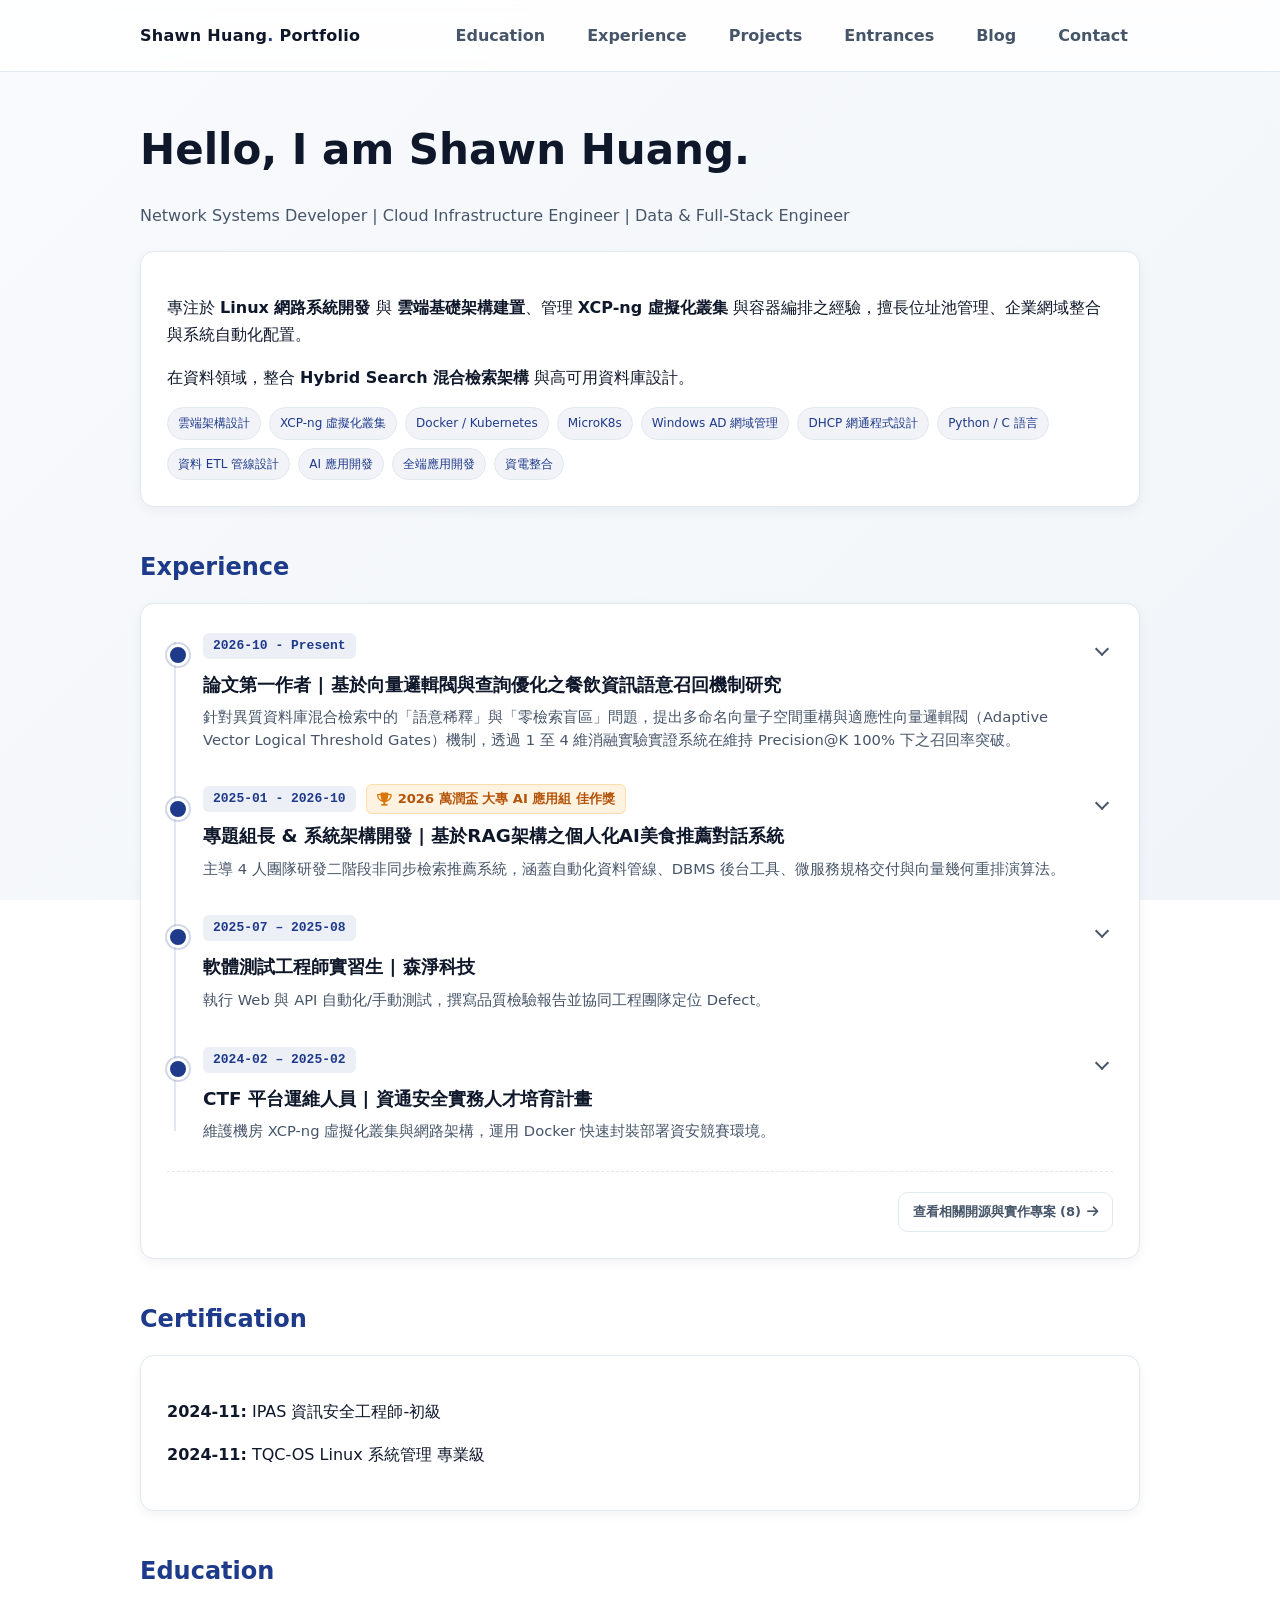
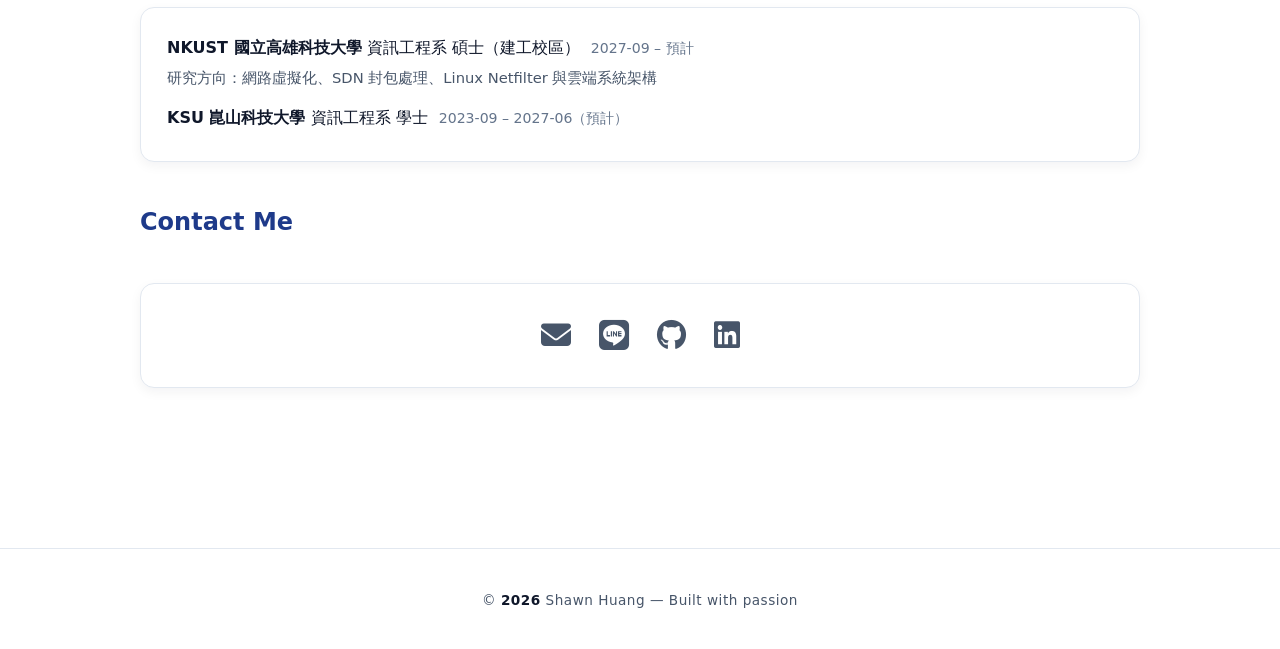
==== commit b788064d: "Fix duplicate content in index.html Removed duplicate text in the description paragraph." ====
--- a/index.html
+++ b/index.html
@@ -28,7 +28,7 @@
       <p class="subtitle">Network Systems Developer | Cloud Infrastructure Engineer | Data &amp; Full-Stack Engineer</p>
       <div class="card">
         <p>
-          專注於 <strong>Linux 網路系統開發</strong> 與 <strong>雲端基礎架構建置</strong>，具備獨立實作 <strong>DHCP 伺服器模組</strong>、管理 <strong>XCP-ng 虛擬化叢集</strong> 與容器編排之經驗，擅長位址池管理、企業網域整合與系統自動化配置。
+          專注於 <strong>Linux 網路系統開發</strong> 與 <strong>雲端基礎架構建置</strong>、管理 <strong>XCP-ng 虛擬化叢集</strong> 與容器編排之經驗，擅長位址池管理、企業網域整合與系統自動化配置。
         </p>
         <p>
           在資料領域，整合 <strong>Hybrid Search 混合檢索架構</strong> 與高可用資料庫設計。
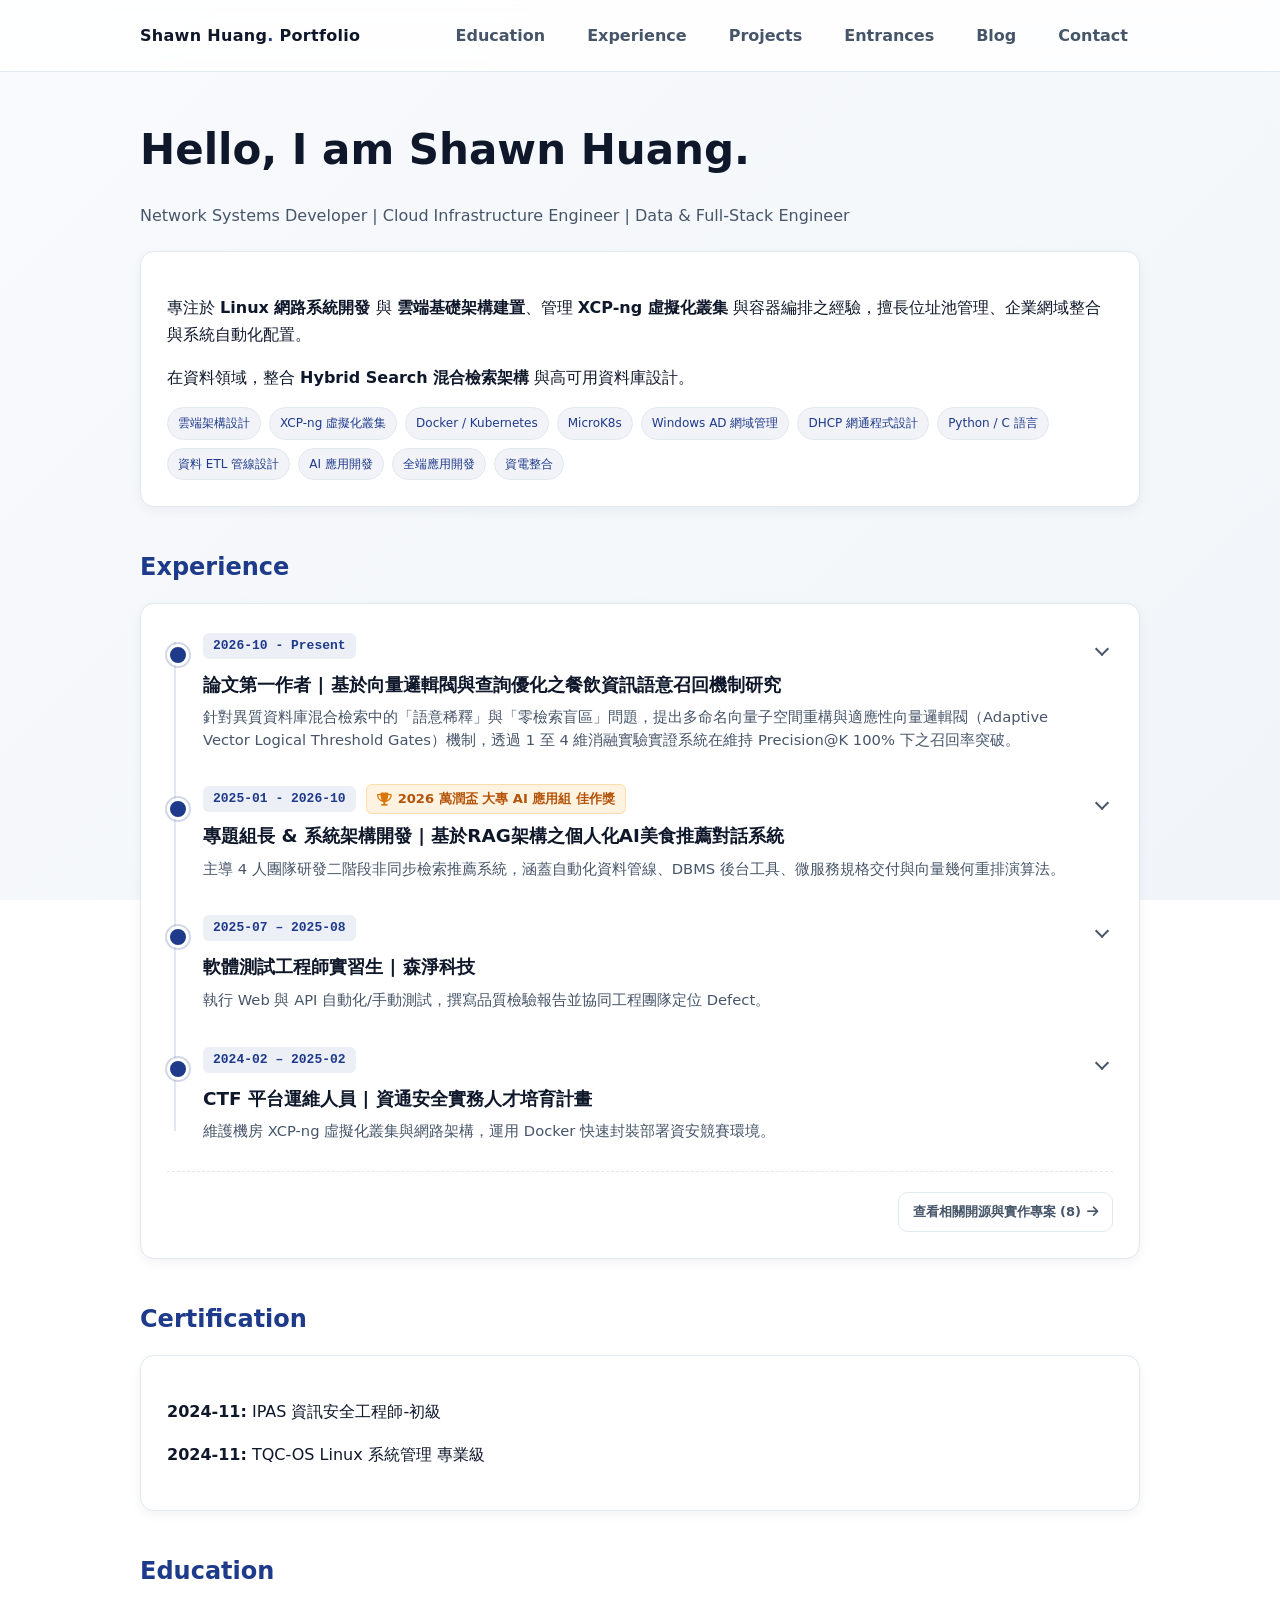
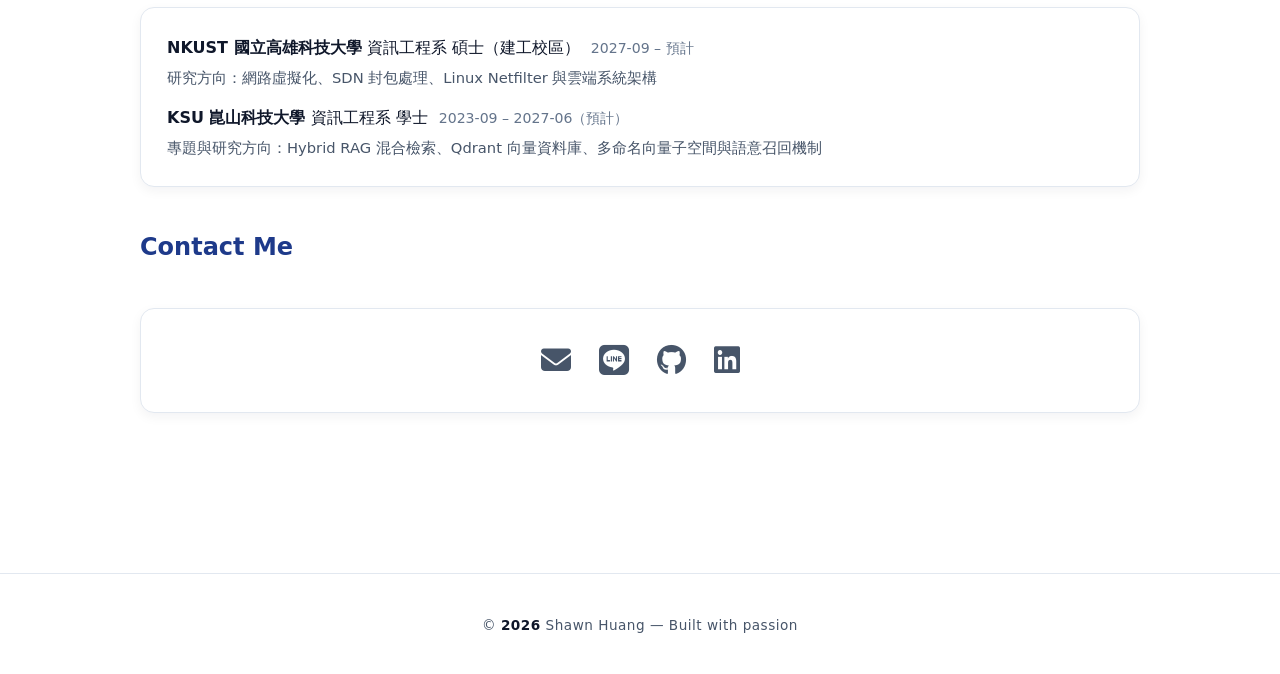
==== commit 5498300e: "Update index.html" ====
--- a/index.html
+++ b/index.html
@@ -227,6 +227,9 @@
             <strong>KSU 崑山科技大學</strong> 資訊工程系 學士
             <span style="font-size: 0.88em; color: #64748b; margin-left: 6px;">2023-09 – 2027-06（預計）</span>
           </p>
+          <p style="margin: 0; font-size: 0.92em; color: #475569;">
+            專題與研究方向：Hybrid RAG 混合檢索、Qdrant 向量資料庫、多命名向量子空間與語意召回機制
+          </p>
         </div>
       </div>
     </section>
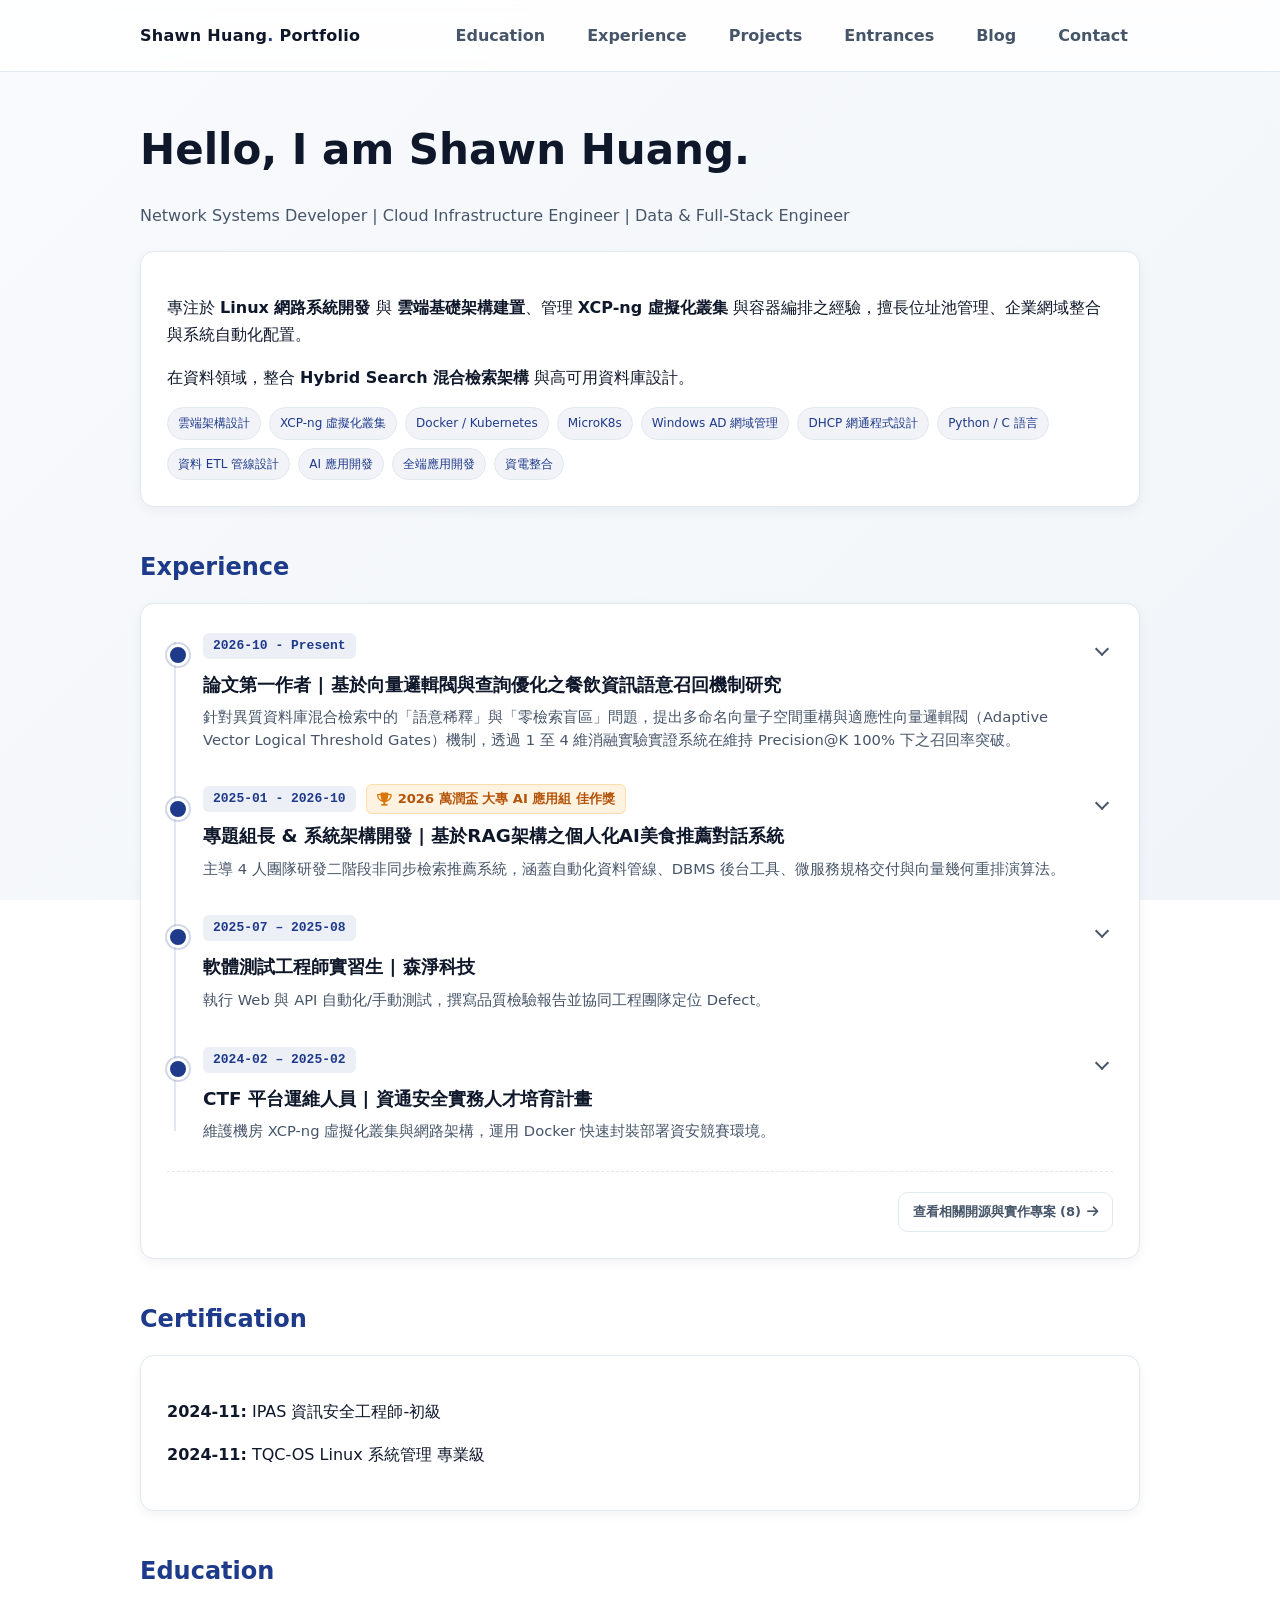
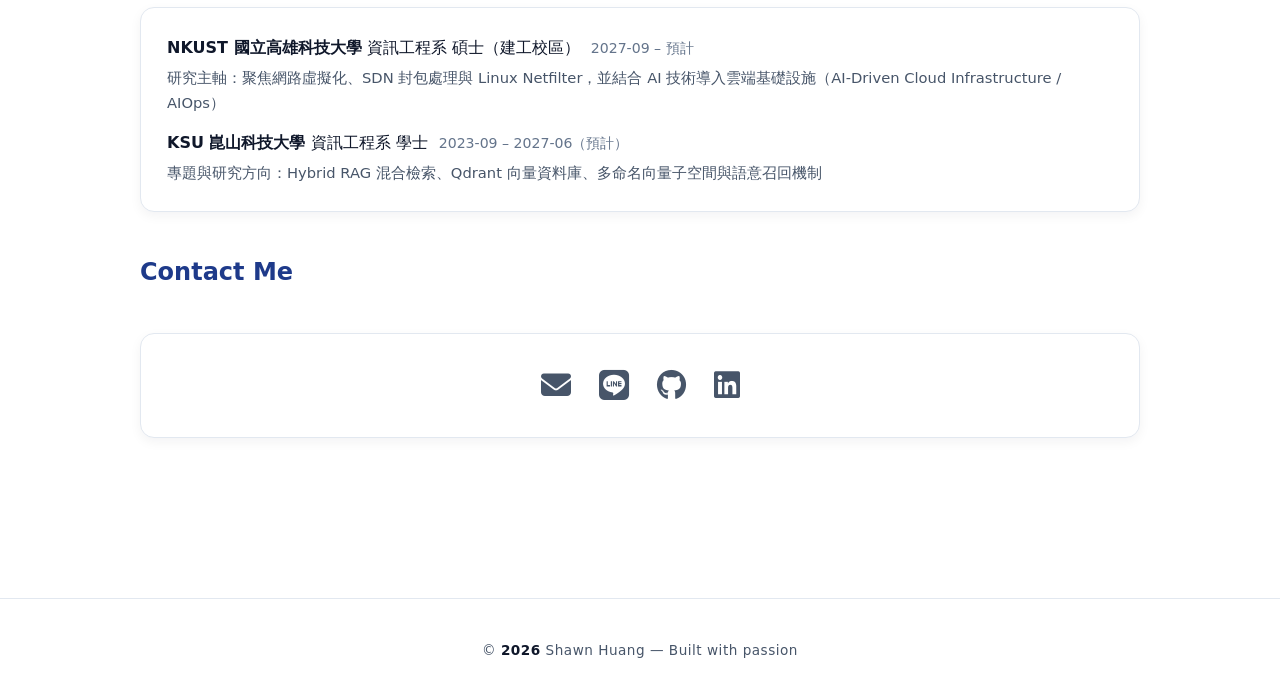
==== commit 141f0a62: "Revise research focus description in index.html Updated research focus to include AI-driven cloud in" ====
--- a/index.html
+++ b/index.html
@@ -219,7 +219,7 @@
             <span style="font-size: 0.88em; color: #64748b; margin-left: 6px;">2027-09 – 預計</span>
           </p>
           <p style="margin: 0; font-size: 0.92em; color: #475569;">
-            研究方向：網路虛擬化、SDN 封包處理、Linux Netfilter 與雲端系統架構
+            研究主軸：聚焦網路虛擬化、SDN 封包處理與 Linux Netfilter，並結合 AI 技術導入雲端基礎設施（AI-Driven Cloud Infrastructure / AIOps）
           </p>
         </div>
         <div>
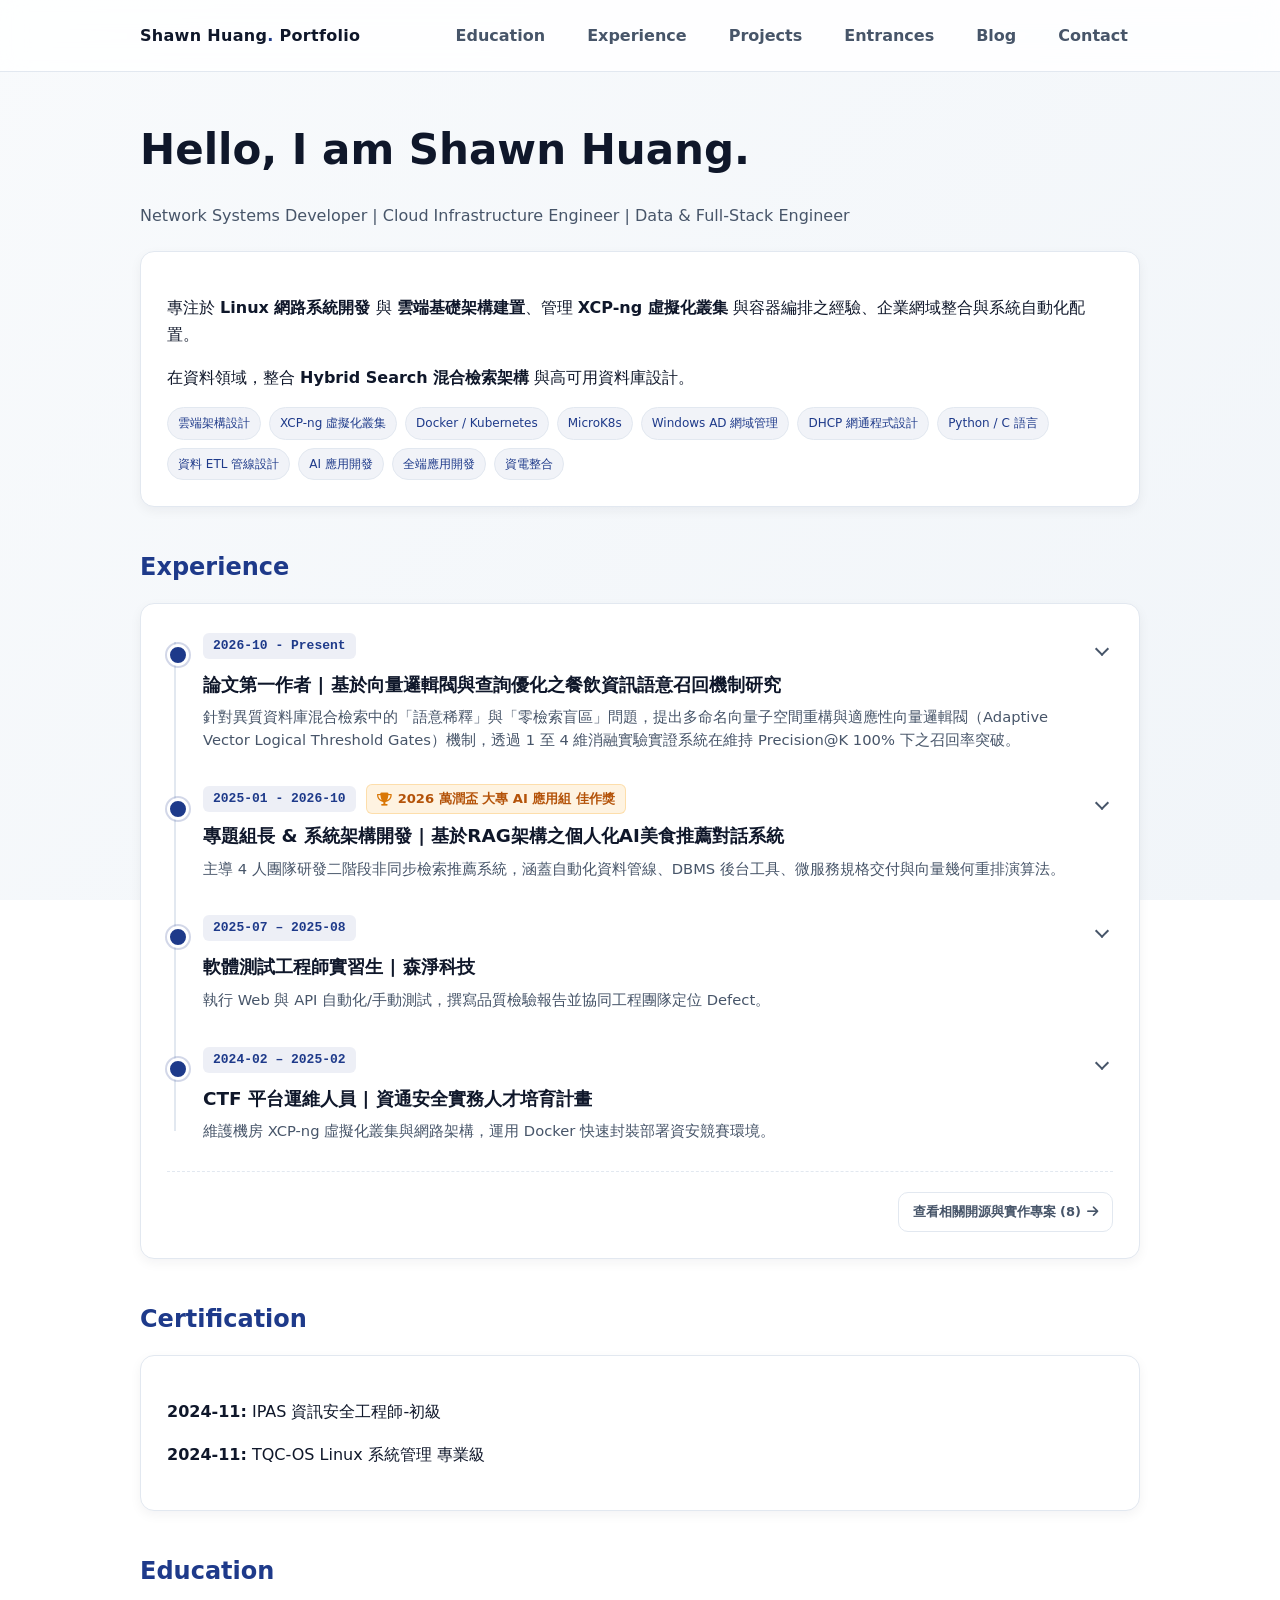
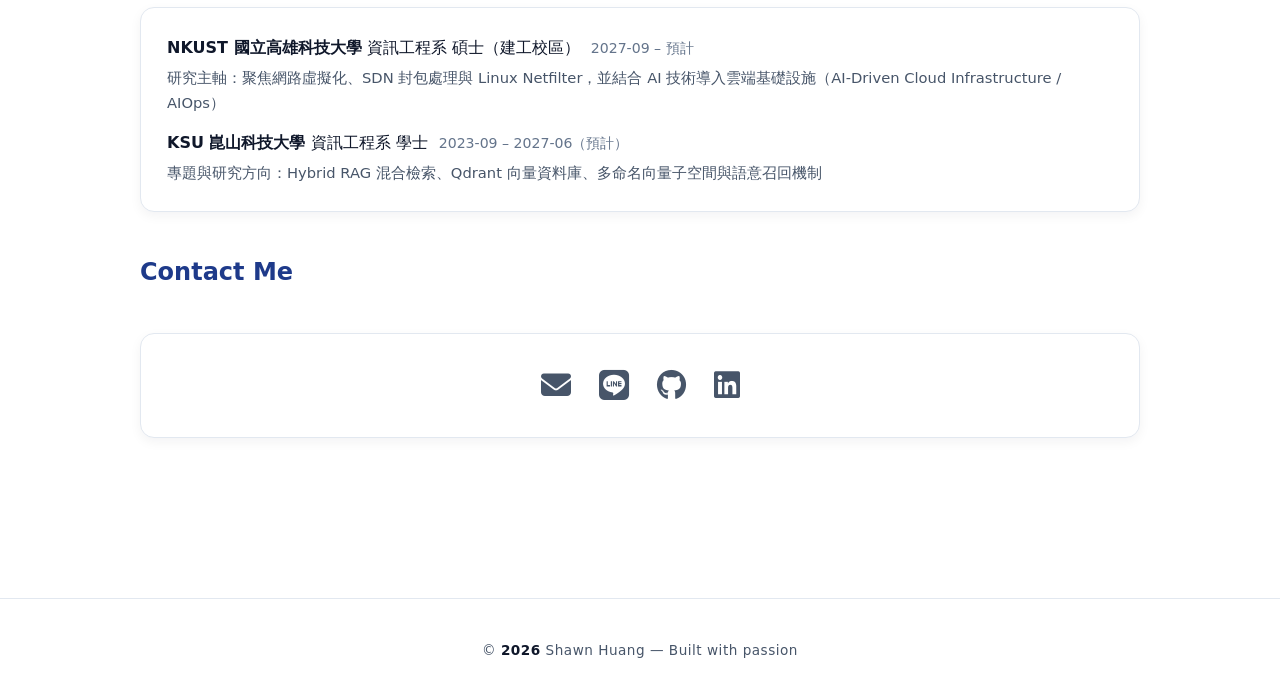
==== commit 4b037595: "Update index.html" ====
--- a/index.html
+++ b/index.html
@@ -28,7 +28,7 @@
       <p class="subtitle">Network Systems Developer | Cloud Infrastructure Engineer | Data &amp; Full-Stack Engineer</p>
       <div class="card">
         <p>
-          專注於 <strong>Linux 網路系統開發</strong> 與 <strong>雲端基礎架構建置</strong>、管理 <strong>XCP-ng 虛擬化叢集</strong> 與容器編排之經驗，擅長位址池管理、企業網域整合與系統自動化配置。
+          專注於 <strong>Linux 網路系統開發</strong> 與 <strong>雲端基礎架構建置</strong>、管理 <strong>XCP-ng 虛擬化叢集</strong> 與容器編排之經驗、企業網域整合與系統自動化配置。
         </p>
         <p>
           在資料領域，整合 <strong>Hybrid Search 混合檢索架構</strong> 與高可用資料庫設計。
